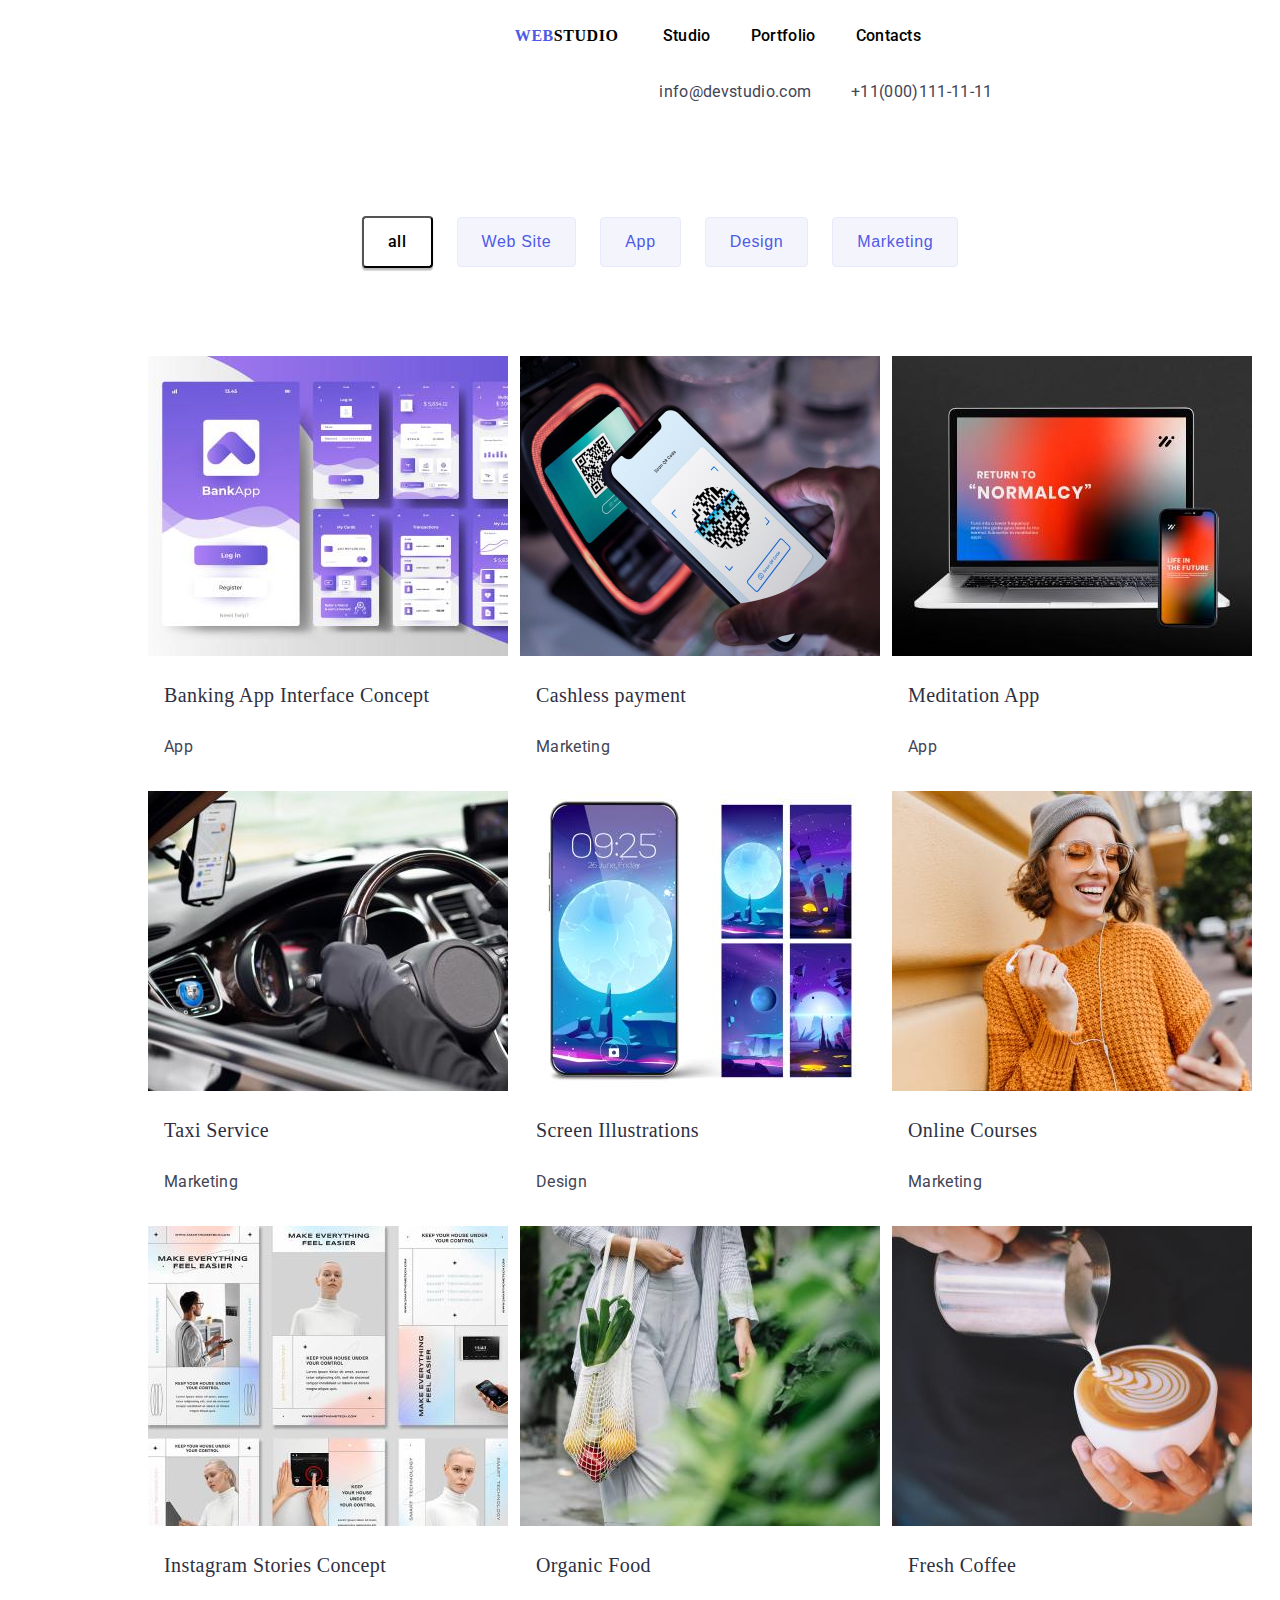
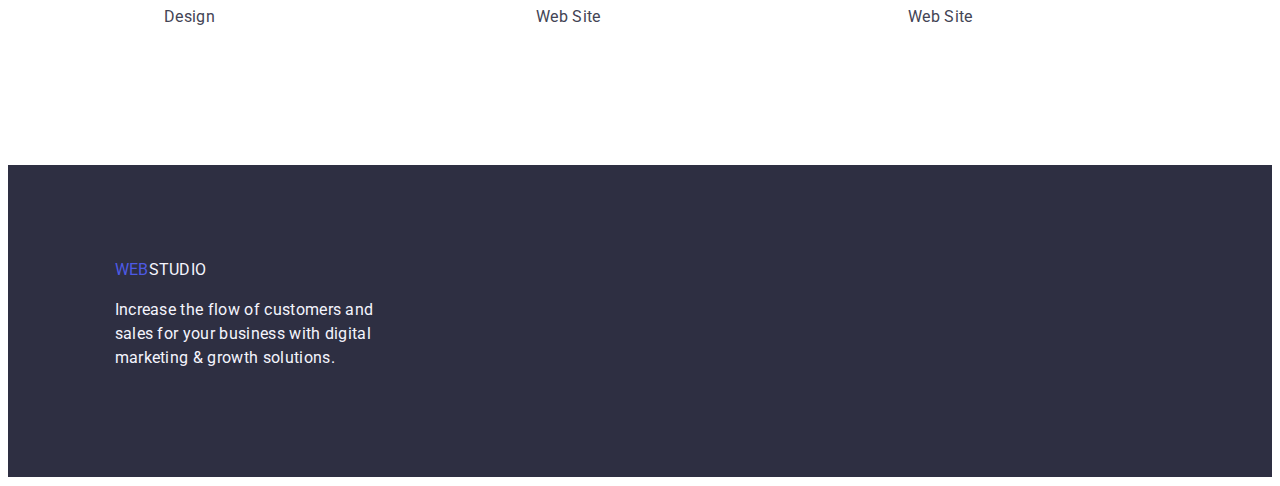
==== portfolio.html @ 2aeb70b2 "update" ====
<!DOCTYPE html>
<html lang="en">
<head>
<title>Portfolio</title>
<meta charset = "utf-8">
<link href='https://fonts.googleapis.com/css?family=Roboto' rel='stylesheet'>
<link rel ="stylesheet" href="css/styles.css" type = "text/css">
</head>
    <body class = "body">
        <header class = "page-header">
            <section class = "center">
                <a href ="WEBSTUDIO" class = "logo links logo-pad"><span class="logo-web links">WEB</span><span class="logo-black">studio</span></a>
                <nav class="lineup">
                    <ul class="nav-menu list lineup">
                        <li><a  href = "/index.html" class="links page">Studio</a></li>
                        <li><a  href = "/portfolio.html" class="links page">Portfolio</a></li>
                        <li><a  href = "Contacts" class="links page">Contacts</a></li>
                    </ul>
                </nav>
                    <ul class = "contact-menu list lineup">
                        <li><a href = "info@devstudio.com"  class = "contact links"> info@devstudio.com</a></li>
                        <li><a href = "tel+11(000)111-11-11" class = "contact links"> +11(000)111-11-11</a></li>
                    </ul>
            </section> 
        </header>
    <!--Main section -->
    <main  class="main-size center">
        <section>
            <ul class = "button-form " >
                <li>
                    <button type = "button" class="buttons-first"> all </button>
                </li>
                <li>
                    <button type = "button" class = "buttons" >Web Site</button>
                </li>
                <li >
                     <button type = "button" class = "buttons"> App</button>
                </li>
                <li >
                    <button type = "button" class = "buttons">Design</button>
                </li>
                <li >
                    <button type = "button" class = "buttons">Marketing</button>
                </li>
            </ul>             
        </section>

        <section   >
            <ul class = "card-col center"  >
                <li class ="posting-box">
                    <ul class ="card-form">
                       <li>  <img class="card-img" src="images/hw2img1.jpg" alt = "bank_app"></li> 
                      
                    </ul>
                    <ul class="card-content">
                        <li>
                        <h3 class = "card-title">Banking App Interface Concept</h3>
                        <p class = "card-comment">App</p></li>
                    </ul>
                </li>
                <li class ="posting-box">
                    <ul class ="card-form" >
                        <li><img class="card-img" src="images/hw2img2.jpg" alt = "scanning_phone"> </li>
                    </ul>
                    <ul class="card-content">
                        <li><h3 class = "card-title">Cashless payment</h3>
                         <p class = "card-comment">Marketing</p></li>
                    </ul>
                </li>
                <li class ="posting-box"  >
                    <ul class ="card-form">
                        <li><img class="card-img" src="images/hw2img3.jpg" alt = "lap_top"> </li>
                    </ul>
                    <ul class="card-content">
                        <li><h3 class = "card-title">Meditation App</h3>
                        <p class = "card-comment">App</p></li>
                    </ul>
                </li>
            </ul>
            <ul class = "card-col center">
                <li class ="posting-box">
                    <ul class ="card-form">
                        <li><img class="card-img" src="images/hw2img4.jpg" alt = "driver_front"> </li>
                    </ul>
                    <ul class="card-content">
                        <li><h3 class = "card-title">Taxi Service</h3>
                        <p class = "card-comment">Marketing</p></li>
                    </ul>
                </li>
                <li class ="posting-box">
                    <ul class ="card-form">
                        <li><img class="card-img" src="images/hw2img5.jpg" alt="phone-img"> </li> 
                    </ul>
                    <ul class="card-content">
                        <li><h3 class = "card-title">Screen Illustrations</h3>
                        <p class = "card-comment">Design</p></li>
                    </ul>
                </li>
                <li class ="posting-box">
                    <ul class ="card-form">
                        <li> <img class="card-img" src="images/hw2img6.jpg" alt = "woman_laughing" > </li>
                    </ul>
                    <ul class="card-content">
                        <li><h3 class = "card-title">Online Courses</h3>
                        <p class = "card-comment">Marketing</p></li>
                    </ul>
                </li>
            </ul>
            <ul class = "card-col center">
                <li class ="posting-box">
                    <ul class ="card-form">
                        <li><img class="card-img" src="images/hw2img7.jpg" alt = "ig_story_concept" > </li>
                    </ul>
                    <ul class="card-content">
                        <li><h3 class = "card-title">Instagram Stories Concept  </h3>
                        <p class = "card-comment">Design</p></li>
                    </ul>
                </li>
                <li class ="posting-box">
                    <ul class ="card-form">
                        <li><img class="card-img" src="images/hw2img8.jpg" alt = "grocery-img"> </li>
                    </ul>
                    <ul class="card-content">
                        <li><h3 class = "card-title">Organic Food</h3>
                        <p class = "card-comment">Web Site</p></li>
                    </ul>
                </li>
                <li class ="posting-box">
                    <ul class ="card-form">
                        <li><img class="card-img" src="images/hw2img9.jpg"   alt = coffee_img> </li>
                    </ul>
                    <ul class="card-content">
                        <li><h3 class = "card-title">Fresh Coffee</h3></li>
                        <li><p class = "card-comment">Web Site</p></li>
                    </ul>
                </li>
            </ul>
        </section>  
        </main>
        <footer class="footer footer-gap center" >
            <ul class="list foot-pad" >
                <li>
                    <a href ="WEBSTUDIO" class = "foot-logo links "><span class="logo-web links">WEB</span><span class="txt-cloud">STUDIO</span></a>
                </li>
                <li>
                    <p class = "foot-comment  list txt-cloud">Increase the flow of customers and <br>
                        sales for your business with digital <br>
                        marketing & growth solutions.</p>
                </li>
            </ul>
           
        </footer>
        </body>
<!--Footer Section-->

</html>
---- css/styles.css ----
:root{
    --iris: #4d5ae5; 
    --ocean: #404BBF;
    --navy-blue: #2E2F42;
    --slate: #434455;
    --light-slate: #8E8F99;
    --cornflower: #E7E9FC;
    --cloud:#F4F4FD;
    --grey: #2E2F42;
    --white: #FFFFFF;
}
 
.h2{
    /* Header 2 */
    color: var(--navy-blue);
    font-family:inherit;
    font-size: 36px;
    font-weight: 700;
    line-height: 1.111; /* 111.111% */
    letter-spacing: 0.72px;
    text-transform: capitalize;
}
.h3{
    font-family:inherit;
    font-size: 20px;
    font-weight: 500;
    line-height: 1.200; /* 120% */
    letter-spacing: 0.4px;
}
.body{
    font-family: "Roboto", "san-serif";
    font-size: 16px;
    font-style: normal;
    font-weight: 400;
    line-height: 1.5; /* 150% */
    letter-spacing: 0.32px;
}
.list{
    list-style: none;
   
 
}
.links{
    text-decoration: none;
}
.page{
    color: var(--NAVY-BLUE);
}
.logo-web{
    color: var(--IRIS, #4D5AE5);
 
}
.logo{
    padding-left:156px;
    font-family: "Raleway", "sans serif";
    font-size: 18xp;
    font-weight: 800;
    line-height: 1.16667;
    letter-spacing: 0.54px;
    text-transform: uppercase;

    
}
.logo-white {
    color: var(--white);
}
.logo-black .wrwd{
    color: var(--navy-blue);
}
.card-comment{
    color: var(--slate);
}
.txt-cloud{
    color: var(--cloud);
}
.nav-menu .page{
    font-size:16px;
    font-weight: 500;
}
.nav-menu .page:hover, 
.nav-menu .page:focus,
.contact-menu .contact:hover,
.contact-menu .contact:focus {
    color:var(--ocean);
}
 
.page-header{
    font-family: "Roboto", "sans-serif";
    font-size: 16px;
    font-weight: 500;
    line-height: 1.500em; /* 150% */
    letter-spacing: 0.32px;
}
.logo{
   
    color: var(--IRIS);
    text-transform: uppercase;
}
.logo-pad{
    padding-left: 156px; top: 25.5px; bottom: 25.5px;
}
 
.nav-menu .page{
    font-size: 16px;
    font-weight: 500; 
}
.contact-menu{
    color: var(--SLATE, #434455);
     margin-left:   332px;
}
.contact{
    color: var(--SLATE, #434455);
    /* Body */
    font-family: inherit;
    font-size: 16px;
    font-style: normal;
    font-weight: 400;
    line-height: 1.500em; /* 150% */
    letter-spacing: 0.32px;
}
 
.hero{
    background-color: var(--navy-blue);
    color:var(--white);
    height: 600px;
    flex-shrink: 0;

    
}
.hero-title{
    padding-top: 188px;
    font-family:inherit;
    color:var(--white);
    font-size: 56px;
    font-weight: 700;
    line-height: 1.07143;
    letter-spacing: 1.12px;
   
}
.order-btn{
    margin-bottom:188px;
    padding: 16px 32px;
    border-radius: 4px;
     
    background: var(--IRIS, #4D5AE5);
    color: var(--WHITE, #FFF);
    font-size: 16px;
 
    font-weight: 500;
    line-height: 1.500em; /* 150% */
    letter-spacing: 0.64px;
}
.btn-format{
    cursor: pointer;
    font-family: inherit;
    border-color: transparent;
    /* Button Text */
}
.lineup{
    display: inline-flex;
    align-items:  flex-start;
    gap: 40px;
}
.center{
    text-align: center;
    justify-content: center;
    align-items: center;
    
}
.box-wrap{   
   height:344px;
   padding-top: 120px;
   padding-bottom: 120px;
}
.box-build{
   
    display: flex;
    flex-direction: row;
    align-items: flex-start;
    gap: 8px;
}
.box{
    width: 264px;
    text-align: left;
}
.order-btn:hover,
.order-btn:focus {
    cursor: pointer;
    opacity: 0.6;
    background-color:var(--ocean);
}
.button-form{
    list-style: none;
    margin-top: 96px;
    margin-bottom: 72px;
    display: inline-flex;
    flex-direction: row;
    justify-content: center;
    align-items: center;
    border-radius: 4px;
    border: 1px none var(--CORNFLOWER, #E7E9FC);
    background: var(--CLOUD, #FFFFFF);
    gap: 24px;
}
.buttons{
    padding: 12px 24px;
    border-radius: 4px;
    border: 1px solid var(--CORNFLOWER, #E7E9FC);
    background: var(--CLOUD, #F4F4FD);
    color: var(--IRIS, #4D5AE5);
    text-align: center;
    /* Button Text */
    font-size: 16px;
    font-style: normal;
    font-weight: 500;
    line-height: 1.500em; /* 150% */
    letter-spacing: 0.64px;
}
.buttons:hover {
    cursor: pointer;
    color: violet;
}
.buttons:focus{
    color:violet;
}
.buttons-first{
    padding: 12px 24px;
    background: var(--OCEAN);
    border-radius: 4px;
    box-shadow: 0px 2px 2px 0px rgba(0, 0, 0, 0.12), 0px 2px 1px 0px rgba(0, 0, 0, 0.08), 0px 3px 1px 0px rgba(0, 0, 0, 0.10);
    color: var(--WHITE);
    text-align: center;
    /* Button Text */
    font-family: inherit;
    font-size: 16px;
     font-weight: 500;
    line-height: 1.500em; /* 150% */
    letter-spacing: 0.64px;
}
.buttons:nth-child(2-5){
    border-radius: 4px;
    border: 1px solid var(--CORNFLOWER, #E7E9FC);
    background: var(--CLOUD, #F4F4FD);
}
.buttons-first:hover{
    cursor: pointer;
    color:violet;
}
.buttons-first:focus{
    color:violet;
}
.card-col{
    display: flex;
    padding-bottom: 0px;
    flex-direction: row;
    align-items: flex-start;
    gap:12px;
    flex-shrink: 0;
}
.card-form{
    list-style: none;    
}
.card-img{
    width: 360px;
    height: 300px;
    flex-shrink: 0;
} 
.posting-box {
    display: flex;
    width: 360px;
    flex-direction: column;
    align-items: flex;
    flex-shrink: 0;
    text-align: left;
}
.card-content{
    list-style: none;
    justify-content: left;
}
.card-title{    
    color: var(--NAVY-BLUE, #2E2F42);
    font-family: "inherit";
    font-size: 20px;
    font-weight: 500;
    line-height: 1.200em; /* 120% */
    letter-spacing: 0.4px;
    padding-left: 16px;
}
.card-comment{
    color: var(--SLATE, #434455);
    padding-left: 16px;
    padding-right: 16px;
    padding-top: 8px;
}
.buttons{
    display: flex;
    padding: 12px 24px;
    flex-direction: row;
    border-radius: 4px;
    border: 1px solid var(--CORNFLOWER, #E7E9FC);
    background: var(--CLOUD, #F4F4FD);
} 
.team-duty{
    padding-bottom: 120px;
    background: #FFF;
    flex-shrink: 0;
}
.img-stack{
    width: 360px;
    display: inline-flex;
    flex-direction: column;
    align-items: flex-start;
    border: 1px solid var(--CORNFLOWER, #E7E9FC);
} 
.team-member{
    background: var(--CLOUD, #F4F4FD);
    flex-shrink: 0;
    color: var(--NAVY-BLUE, #2E2F42);
    text-align: center;
} 
.our-team-title{
    padding-top:120px;
    padding-bottom: 72px;
}
.team-form{
    align-items: center;
    justify-content: center;
    align-items: center;
    color: var(--NAVY-BLUE, #2E2F42);
}
.team-stack{
    align-items: center;
    width: 264px;
    display: inline-flex;
    padding-bottom: 0px;
    flex-direction: column;
    justify-content: center;
    border-radius: 0px 0px 4px 4px;
    background: var(--WHITE, #FFF);
    box-shadow: 0px 2px 1px 0px rgba(46, 47, 66, 0.08), 0px 1px 1px 0px rgba(46, 47, 66, 0.16), 0px 1px 6px 0px rgba(46, 47, 66, 0.08);
}
.box-title{
    color: var(--NAVY-BLUE, #2E2F42);
    margin-top : 32px;
}
.box-txt{
    margin-top : 8px;
    color: var(--SLATE, #434455);
}
.footer{      
    height: 312px;
    flex-shrink: 0;
    background: var(--NAVY-BLUE, #2E2F42);
    display: flex;
    flex-direction: column;
    justify-content: center;
}   
   
.footer-gap{
    margin-top: 120px;
}
.footer-gapp{
    margin-top: 1608px;

}
.foot-logo{
    justify-content: left;
    color: var(--IRIS);
    text-transform: uppercase;
}
.foot-pad{
    text-align: left;
    padding-top: 101.5px;
    padding-right:832px;
    padding-bottom: 100px;
}
    
    
    
    
}
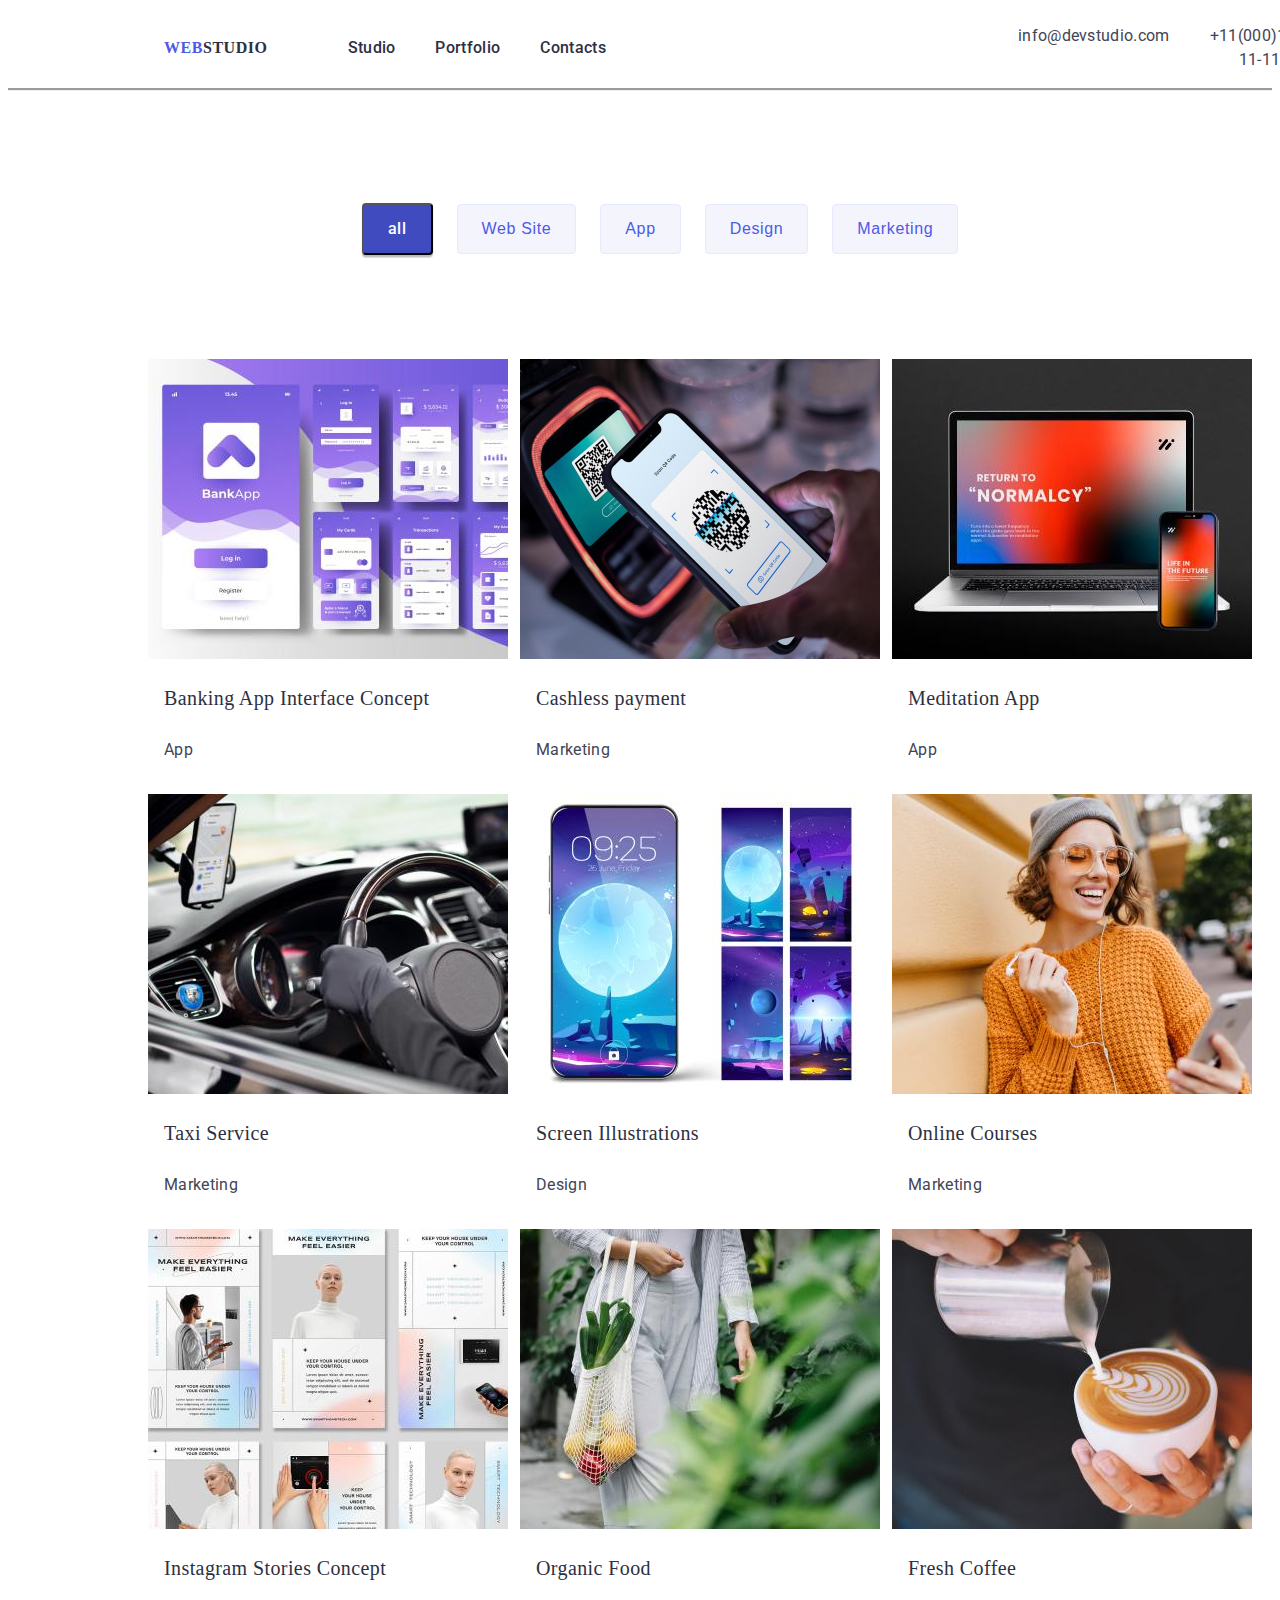
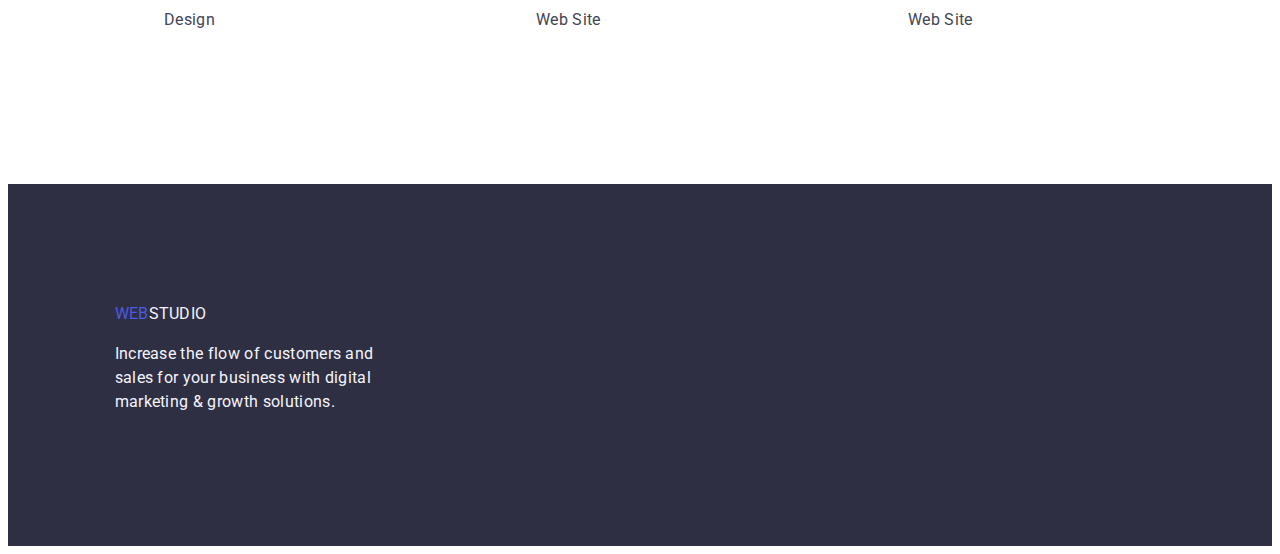
==== commit 138a2462: "update" ====
--- a/portfolio.html
+++ b/portfolio.html
@@ -5,152 +5,154 @@
 <meta charset = "utf-8">
 <link href='https://fonts.googleapis.com/css?family=Roboto' rel='stylesheet'>
 <link rel ="stylesheet" href="css/styles.css" type = "text/css">
+<link rel="stylesheet" href="node_modules/modern-normalize/modern-normalize.css">
 </head>
     <body class = "body">
-        <header class = "page-header">
-            <section class = "center">
-                <a href ="WEBSTUDIO" class = "logo links logo-pad"><span class="logo-web links">WEB</span><span class="logo-black">studio</span></a>
-                <nav class="lineup">
-                    <ul class="nav-menu list lineup">
-                        <li><a  href = "/index.html" class="links page">Studio</a></li>
-                        <li><a  href = "/portfolio.html" class="links page">Portfolio</a></li>
-                        <li><a  href = "Contacts" class="links page">Contacts</a></li>
+        <container class="container center">
+            <header class = "page-header">
+                <section class = "lineup center">
+                    <a href ="WEBSTUDIO" class = "logo links logo-pad"><span class="logo-web links">WEB</span><span class="logo-black">studio</span></a>
+                    <nav class="lineup">
+                        <ul class="nav-menu list lineup">
+                            <li><a  href = "/index.html" class="links page">Studio</a></li>
+                            <li><a  href = "/portfolio.html" class="links page">Portfolio</a></li>
+                            <li><a  href = "Contacts" class="links page">Contacts</a></li>
+                        </ul>
+                    </nav>
+                        <ul class = "contact-menu list lineup">
+                            <li><a href = "info@devstudio.com"  class = "contact links"> info@devstudio.com</a></li>
+                            <li><a href = "tel+11(000)111-11-11" class = "contact links"> +11(000)111-11-11</a></li>
+                        </ul>
+                </section> 
+            </header>
+            <!--Main section -->
+            <main  class="main-size center">
+                <section class = "button-area">
+                    <ul class = "button-form " >
+                        <li>
+                            <button type = "button" class="buttons-first"> all </button>
+                        </li>
+                        <li>
+                            <button type = "button" class = "buttons" >Web Site</button>
+                        </li>
+                        <li >
+                            <button type = "button" class = "buttons"> App</button>
+                        </li>
+                        <li >
+                            <button type = "button" class = "buttons">Design</button>
+                        </li>
+                        <li >
+                            <button type = "button" class = "buttons">Marketing</button>
+                        </li>
+                    </ul>             
+                </section>
+
+                <section class = "perimeter"  >
+                    <ul class = "card-col center"  >
+                        <li class ="posting-box">
+                            <ul class ="card-form">
+                            <li>  <img class="card-img" src="images/hw2img1.jpg" alt = "bank_app"></li> 
+                            
+                            </ul>
+                            <ul class="card-content">
+                                <li>
+                                <h3 class = "card-title">Banking App Interface Concept</h3>
+                                <p class = "card-comment">App</p></li>
+                            </ul>
+                        </li>
+                        <li class ="posting-box">
+                            <ul class ="card-form" >
+                                <li><img class="card-img" src="images/hw2img2.jpg" alt = "scanning_phone"> </li>
+                            </ul>
+                            <ul class="card-content">
+                                <li><h3 class = "card-title">Cashless payment</h3>
+                                <p class = "card-comment">Marketing</p></li>
+                            </ul>
+                        </li>
+                        <li class ="posting-box"  >
+                            <ul class ="card-form">
+                                <li><img class="card-img" src="images/hw2img3.jpg" alt = "lap_top"> </li>
+                            </ul>
+                            <ul class="card-content">
+                                <li><h3 class = "card-title">Meditation App</h3>
+                                <p class = "card-comment">App</p></li>
+                            </ul>
+                        </li>
                     </ul>
-                </nav>
-                    <ul class = "contact-menu list lineup">
-                        <li><a href = "info@devstudio.com"  class = "contact links"> info@devstudio.com</a></li>
-                        <li><a href = "tel+11(000)111-11-11" class = "contact links"> +11(000)111-11-11</a></li>
+                    <ul class = "card-col center">
+                        <li class ="posting-box">
+                            <ul class ="card-form">
+                                <li><img class="card-img" src="images/hw2img4.jpg" alt = "driver_front"> </li>
+                            </ul>
+                            <ul class="card-content">
+                                <li><h3 class = "card-title">Taxi Service</h3>
+                                <p class = "card-comment">Marketing</p></li>
+                            </ul>
+                        </li>
+                        <li class ="posting-box">
+                            <ul class ="card-form">
+                                <li><img class="card-img" src="images/hw2img5.jpg" alt="phone-img"> </li> 
+                            </ul>
+                            <ul class="card-content">
+                                <li><h3 class = "card-title">Screen Illustrations</h3>
+                                <p class = "card-comment">Design</p></li>
+                            </ul>
+                        </li>
+                        <li class ="posting-box">
+                            <ul class ="card-form">
+                                <li> <img class="card-img" src="images/hw2img6.jpg" alt = "woman_laughing" > </li>
+                            </ul>
+                            <ul class="card-content">
+                                <li><h3 class = "card-title">Online Courses</h3>
+                                <p class = "card-comment">Marketing</p></li>
+                            </ul>
+                        </li>
                     </ul>
-            </section> 
-        </header>
-    <!--Main section -->
-    <main  class="main-size center">
-        <section>
-            <ul class = "button-form " >
-                <li>
-                    <button type = "button" class="buttons-first"> all </button>
-                </li>
-                <li>
-                    <button type = "button" class = "buttons" >Web Site</button>
-                </li>
-                <li >
-                     <button type = "button" class = "buttons"> App</button>
-                </li>
-                <li >
-                    <button type = "button" class = "buttons">Design</button>
-                </li>
-                <li >
-                    <button type = "button" class = "buttons">Marketing</button>
-                </li>
-            </ul>             
-        </section>
-
-        <section   >
-            <ul class = "card-col center"  >
-                <li class ="posting-box">
-                    <ul class ="card-form">
-                       <li>  <img class="card-img" src="images/hw2img1.jpg" alt = "bank_app"></li> 
-                      
+                    <ul class = "card-col center">
+                        <li class ="posting-box">
+                            <ul class ="card-form">
+                                <li><img class="card-img" src="images/hw2img7.jpg" alt = "ig_story_concept" > </li>
+                            </ul>
+                            <ul class="card-content">
+                                <li><h3 class = "card-title">Instagram Stories Concept  </h3>
+                                <p class = "card-comment">Design</p></li>
+                            </ul>
+                        </li>
+                        <li class ="posting-box">
+                            <ul class ="card-form">
+                                <li><img class="card-img" src="images/hw2img8.jpg" alt = "grocery-img"> </li>
+                            </ul>
+                            <ul class="card-content">
+                                <li><h3 class = "card-title">Organic Food</h3>
+                                <p class = "card-comment">Web Site</p></li>
+                            </ul>
+                        </li>
+                        <li class ="posting-box">
+                            <ul class ="card-form">
+                                <li><img class="card-img" src="images/hw2img9.jpg"   alt = coffee_img> </li>
+                            </ul>
+                            <ul class="card-content">
+                                <li><h3 class = "card-title">Fresh Coffee</h3></li>
+                                <li><p class = "card-comment">Web Site</p></li>
+                            </ul>
+                        </li>
                     </ul>
-                    <ul class="card-content">
-                        <li>
-                        <h3 class = "card-title">Banking App Interface Concept</h3>
-                        <p class = "card-comment">App</p></li>
-                    </ul>
-                </li>
-                <li class ="posting-box">
-                    <ul class ="card-form" >
-                        <li><img class="card-img" src="images/hw2img2.jpg" alt = "scanning_phone"> </li>
-                    </ul>
-                    <ul class="card-content">
-                        <li><h3 class = "card-title">Cashless payment</h3>
-                         <p class = "card-comment">Marketing</p></li>
-                    </ul>
-                </li>
-                <li class ="posting-box"  >
-                    <ul class ="card-form">
-                        <li><img class="card-img" src="images/hw2img3.jpg" alt = "lap_top"> </li>
-                    </ul>
-                    <ul class="card-content">
-                        <li><h3 class = "card-title">Meditation App</h3>
-                        <p class = "card-comment">App</p></li>
-                    </ul>
-                </li>
-            </ul>
-            <ul class = "card-col center">
-                <li class ="posting-box">
-                    <ul class ="card-form">
-                        <li><img class="card-img" src="images/hw2img4.jpg" alt = "driver_front"> </li>
-                    </ul>
-                    <ul class="card-content">
-                        <li><h3 class = "card-title">Taxi Service</h3>
-                        <p class = "card-comment">Marketing</p></li>
-                    </ul>
-                </li>
-                <li class ="posting-box">
-                    <ul class ="card-form">
-                        <li><img class="card-img" src="images/hw2img5.jpg" alt="phone-img"> </li> 
-                    </ul>
-                    <ul class="card-content">
-                        <li><h3 class = "card-title">Screen Illustrations</h3>
-                        <p class = "card-comment">Design</p></li>
-                    </ul>
-                </li>
-                <li class ="posting-box">
-                    <ul class ="card-form">
-                        <li> <img class="card-img" src="images/hw2img6.jpg" alt = "woman_laughing" > </li>
-                    </ul>
-                    <ul class="card-content">
-                        <li><h3 class = "card-title">Online Courses</h3>
-                        <p class = "card-comment">Marketing</p></li>
-                    </ul>
-                </li>
-            </ul>
-            <ul class = "card-col center">
-                <li class ="posting-box">
-                    <ul class ="card-form">
-                        <li><img class="card-img" src="images/hw2img7.jpg" alt = "ig_story_concept" > </li>
-                    </ul>
-                    <ul class="card-content">
-                        <li><h3 class = "card-title">Instagram Stories Concept  </h3>
-                        <p class = "card-comment">Design</p></li>
-                    </ul>
-                </li>
-                <li class ="posting-box">
-                    <ul class ="card-form">
-                        <li><img class="card-img" src="images/hw2img8.jpg" alt = "grocery-img"> </li>
-                    </ul>
-                    <ul class="card-content">
-                        <li><h3 class = "card-title">Organic Food</h3>
-                        <p class = "card-comment">Web Site</p></li>
-                    </ul>
-                </li>
-                <li class ="posting-box">
-                    <ul class ="card-form">
-                        <li><img class="card-img" src="images/hw2img9.jpg"   alt = coffee_img> </li>
-                    </ul>
-                    <ul class="card-content">
-                        <li><h3 class = "card-title">Fresh Coffee</h3></li>
-                        <li><p class = "card-comment">Web Site</p></li>
-                    </ul>
-                </li>
-            </ul>
-        </section>  
-        </main>
-        <footer class="footer footer-gap center" >
-            <ul class="list foot-pad" >
-                <li>
-                    <a href ="WEBSTUDIO" class = "foot-logo links "><span class="logo-web links">WEB</span><span class="txt-cloud">STUDIO</span></a>
-                </li>
-                <li>
-                    <p class = "foot-comment  list txt-cloud">Increase the flow of customers and <br>
-                        sales for your business with digital <br>
-                        marketing & growth solutions.</p>
-                </li>
-            </ul>
-           
-        </footer>
-        </body>
+                </section>  
+            </main>
+            <footer class="footer footer-gap center" >
+                <ul class="list foot-pad" >
+                    <li>
+                        <a href ="WEBSTUDIO" class = "foot-logo links "><span class="logo-web links">WEB</span><span class="txt-cloud">STUDIO</span></a>
+                    </li>
+                    <li>
+                        <p class = "foot-comment  list txt-cloud">Increase the flow of customers and <br>
+                            sales for your business with digital <br>
+                            marketing & growth solutions.</p>
+                    </li>
+                </ul>
+            </footer>
+        </container>
+    </body>
 <!--Footer Section-->
 
 </html>
--- a/css/styles.css
+++ b/css/styles.css
@@ -9,7 +9,9 @@
     --grey: #2E2F42;
     --white: #FFFFFF;
 }
- 
+.container{
+    width: 1158px;
+}
 .h2{
     /* Header 2 */
     color: var(--navy-blue);
@@ -35,36 +37,33 @@
     line-height: 1.5; /* 150% */
     letter-spacing: 0.32px;
 }
+.page-header{
+    border-bottom-style:groove;
+}
 .list{
     list-style: none;
-   
- 
 }
 .links{
     text-decoration: none;
 }
 .page{
-    color: var(--NAVY-BLUE);
+    color: var(--navy-blue);
 }
 .logo-web{
-    color: var(--IRIS, #4D5AE5);
- 
+    color: var(--iris);
 }
 .logo{
-    padding-left:156px;
     font-family: "Raleway", "sans serif";
     font-size: 18xp;
     font-weight: 800;
     line-height: 1.16667;
     letter-spacing: 0.54px;
     text-transform: uppercase;
-
-    
 }
 .logo-white {
     color: var(--white);
 }
-.logo-black .wrwd{
+.logo-black {
     color: var(--navy-blue);
 }
 .card-comment{
@@ -74,8 +73,7 @@
     color: var(--cloud);
 }
 .nav-menu .page{
-    font-size:16px;
-    font-weight: 500;
+     font-weight: 500;
 }
 .nav-menu .page:hover, 
 .nav-menu .page:focus,
@@ -83,33 +81,26 @@
 .contact-menu .contact:focus {
     color:var(--ocean);
 }
- 
 .page-header{
     font-family: "Roboto", "sans-serif";
-    font-size: 16px;
+ 
     font-weight: 500;
     line-height: 1.500em; /* 150% */
     letter-spacing: 0.32px;
 }
-.logo{
-   
-    color: var(--IRIS);
-    text-transform: uppercase;
-}
+ 
 .logo-pad{
     padding-left: 156px; top: 25.5px; bottom: 25.5px;
 }
- 
 .nav-menu .page{
-    font-size: 16px;
     font-weight: 500; 
 }
 .contact-menu{
-    color: var(--SLATE, #434455);
-     margin-left:   332px;
+    color: var(--slate);
+     margin-left: 332px;
 }
 .contact{
-    color: var(--SLATE, #434455);
+    color: var(--slate);
     /* Body */
     font-family: inherit;
     font-size: 16px;
@@ -122,13 +113,16 @@
 .hero{
     background-color: var(--navy-blue);
     color:var(--white);
-    height: 600px;
-    flex-shrink: 0;
-
+    flex-shrink: 0;
     
+    
+}
+.hero-wrap{
+    padding-top: 188px;
+    padding-bottom: 188px;
 }
 .hero-title{
-    padding-top: 188px;
+   
     font-family:inherit;
     color:var(--white);
     font-size: 56px;
@@ -138,12 +132,13 @@
    
 }
 .order-btn{
-    margin-bottom:188px;
+    margin-bottom: 0px;
+    padding-bottom:188px; 
     padding: 16px 32px;
     border-radius: 4px;
      
-    background: var(--IRIS, #4D5AE5);
-    color: var(--WHITE, #FFF);
+    background: var(--iris);
+    color: var(--white);
     font-size: 16px;
  
     font-weight: 500;
@@ -167,17 +162,19 @@
     align-items: center;
     
 }
-.box-wrap{   
-   height:344px;
-   padding-top: 120px;
-   padding-bottom: 120px;
-}
-.box-build{
-   
+.box-build{   
+    background: var(--white);
+    padding-top: 120px;
+    padding-bottom: 60px;
+     
+}
+.box-wrap{
+  
     display: flex;
     flex-direction: row;
     align-items: flex-start;
     gap: 8px;
+
 }
 .box{
     width: 264px;
@@ -189,25 +186,28 @@
     opacity: 0.6;
     background-color:var(--ocean);
 }
+
+.button-area{
+    background: #FFF;
+    padding-top: 96px;
+}
 .button-form{
     list-style: none;
-    margin-top: 96px;
-    margin-bottom: 72px;
     display: inline-flex;
     flex-direction: row;
     justify-content: center;
     align-items: center;
     border-radius: 4px;
-    border: 1px none var(--CORNFLOWER, #E7E9FC);
-    background: var(--CLOUD, #FFFFFF);
+    border: 1px none var(--cornflower);
+   
     gap: 24px;
 }
 .buttons{
     padding: 12px 24px;
     border-radius: 4px;
-    border: 1px solid var(--CORNFLOWER, #E7E9FC);
-    background: var(--CLOUD, #F4F4FD);
-    color: var(--IRIS, #4D5AE5);
+    border: 1px solid var(--cornflower);
+    background: var(--cloud);
+    color: var(--iris);
     text-align: center;
     /* Button Text */
     font-size: 16px;
@@ -215,8 +215,9 @@
     font-weight: 500;
     line-height: 1.500em; /* 150% */
     letter-spacing: 0.64px;
-}
-.buttons:hover {
+    background: var(--cloud);
+}
+.buttons:hover{
     cursor: pointer;
     color: violet;
 }
@@ -225,10 +226,10 @@
 }
 .buttons-first{
     padding: 12px 24px;
-    background: var(--OCEAN);
+    background: var(--ocean);
     border-radius: 4px;
     box-shadow: 0px 2px 2px 0px rgba(0, 0, 0, 0.12), 0px 2px 1px 0px rgba(0, 0, 0, 0.08), 0px 3px 1px 0px rgba(0, 0, 0, 0.10);
-    color: var(--WHITE);
+    color: var(--white);
     text-align: center;
     /* Button Text */
     font-family: inherit;
@@ -239,8 +240,8 @@
 }
 .buttons:nth-child(2-5){
     border-radius: 4px;
-    border: 1px solid var(--CORNFLOWER, #E7E9FC);
-    background: var(--CLOUD, #F4F4FD);
+    border: 1px solid var(--cornflower);
+    background: var(--cloud);
 }
 .buttons-first:hover{
     cursor: pointer;
@@ -249,9 +250,14 @@
 .buttons-first:focus{
     color:violet;
 }
+
+.perimeter{
+    padding-top: 72px;
+    padding-bottom: 120px;
+}
 .card-col{
     display: flex;
-    padding-bottom: 0px;
+   
     flex-direction: row;
     align-items: flex-start;
     gap:12px;
@@ -262,7 +268,6 @@
 }
 .card-img{
     width: 360px;
-    height: 300px;
     flex-shrink: 0;
 } 
 .posting-box {
@@ -278,7 +283,7 @@
     justify-content: left;
 }
 .card-title{    
-    color: var(--NAVY-BLUE, #2E2F42);
+    color: var(--navy-blue);
     font-family: "inherit";
     font-size: 20px;
     font-weight: 500;
@@ -287,7 +292,7 @@
     padding-left: 16px;
 }
 .card-comment{
-    color: var(--SLATE, #434455);
+    color: var(--slate);
     padding-left: 16px;
     padding-right: 16px;
     padding-top: 8px;
@@ -297,75 +302,76 @@
     padding: 12px 24px;
     flex-direction: row;
     border-radius: 4px;
-    border: 1px solid var(--CORNFLOWER, #E7E9FC);
-    background: var(--CLOUD, #F4F4FD);
+    border: 1px solid var(--cornflower);
+    background: var(--cloud);
 } 
 .team-duty{
-    padding-bottom: 120px;
-    background: #FFF;
-    flex-shrink: 0;
+    padding-top: 60px;
+    padding-bottom: 60px;
+    background:var(--white);
+    flex-shrink: 0;
+}
+.img-form{
+    display: inline-flex;
 }
 .img-stack{
     width: 360px;
-    display: inline-flex;
     flex-direction: column;
     align-items: flex-start;
-    border: 1px solid var(--CORNFLOWER, #E7E9FC);
+    border: 1px solid var(--cornflower);
 } 
 .team-member{
-    background: var(--CLOUD, #F4F4FD);
-    flex-shrink: 0;
-    color: var(--NAVY-BLUE, #2E2F42);
+    background: var(--cloud);
+    flex-shrink: 0;
     text-align: center;
+    padding-top:60px;
+    padding-bottom: 72px;
 } 
 .our-team-title{
-    padding-top:120px;
-    padding-bottom: 72px;
+    color: var(--navy-blue);
+    
 }
 .team-form{
-    align-items: center;
-    justify-content: center;
-    align-items: center;
-    color: var(--NAVY-BLUE, #2E2F42);
+  
+    color: var(--navy-blue);
+    padding-bottom: 120px;
+    display: inline-flex;
 }
 .team-stack{
     align-items: center;
     width: 264px;
-    display: inline-flex;
+   
     padding-bottom: 0px;
     flex-direction: column;
     justify-content: center;
     border-radius: 0px 0px 4px 4px;
-    background: var(--WHITE, #FFF);
+    background: var(--white);
     box-shadow: 0px 2px 1px 0px rgba(46, 47, 66, 0.08), 0px 1px 1px 0px rgba(46, 47, 66, 0.16), 0px 1px 6px 0px rgba(46, 47, 66, 0.08);
+    gap: 12px;
 }
 .box-title{
-    color: var(--NAVY-BLUE, #2E2F42);
-    margin-top : 32px;
+    padding-top : 8px;
+    color: var(--navy-blue);
 }
 .box-txt{
-    margin-top : 8px;
-    color: var(--SLATE, #434455);
+    padding-top : 8px;
+    color: var(--slate);
+    padding-bottom : 32px;
+}
+.side-pad{
+     
 }
 .footer{      
-    height: 312px;
-    flex-shrink: 0;
-    background: var(--NAVY-BLUE, #2E2F42);
+    flex-shrink: 0;
+    background: var(--navy-blue);
     display: flex;
     flex-direction: column;
     justify-content: center;
 }   
-   
-.footer-gap{
-    margin-top: 120px;
-}
-.footer-gapp{
-    margin-top: 1608px;
-
-}
+ 
 .foot-logo{
     justify-content: left;
-    color: var(--IRIS);
+    color: var(--iris);
     text-transform: uppercase;
 }
 .foot-pad{
@@ -374,8 +380,4 @@
     padding-right:832px;
     padding-bottom: 100px;
 }
-    
-    
-    
-    
-}
+
